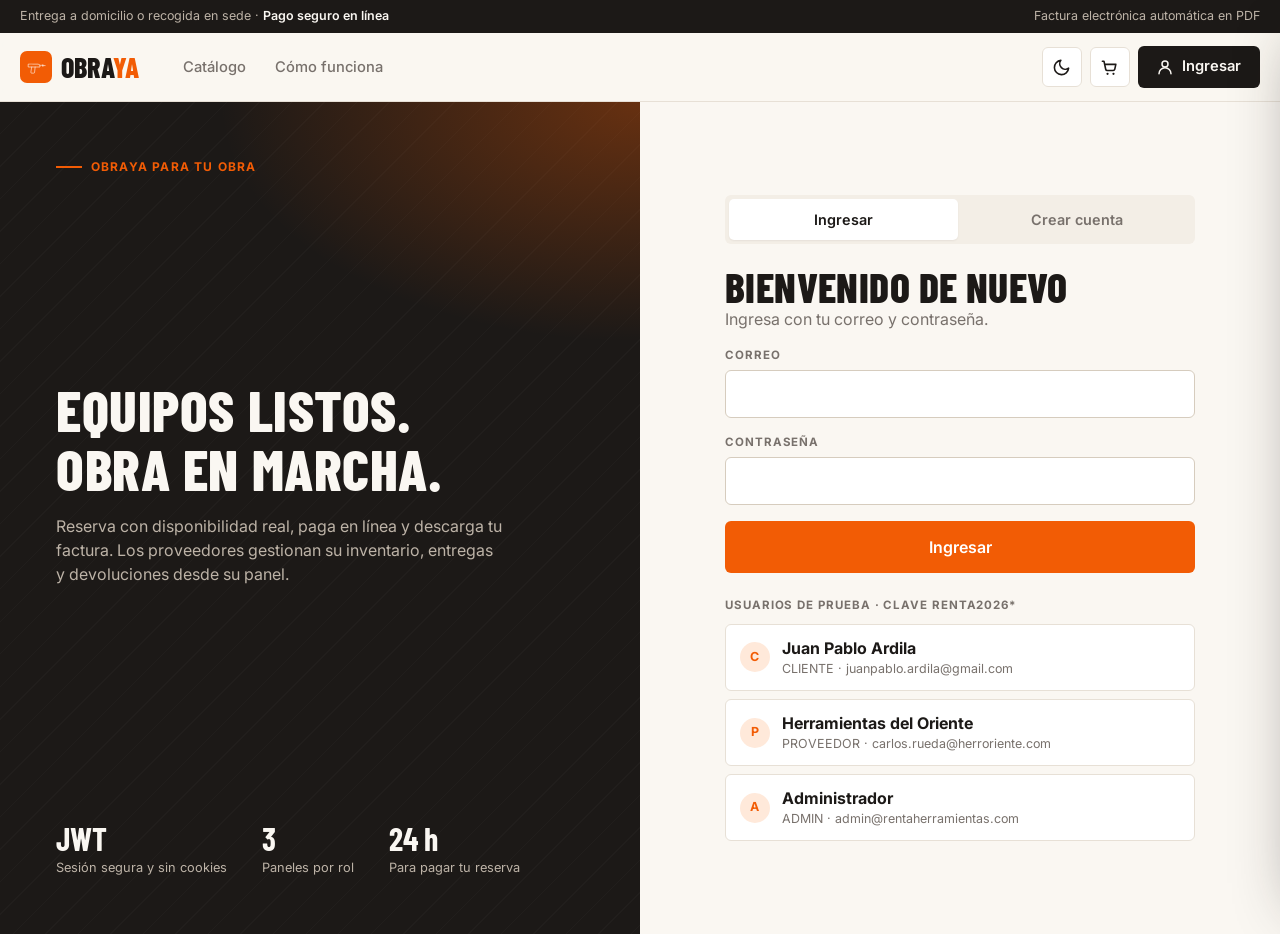
==== frontend/ingresar.html @ f2d0b008 "feat(frontend): ingreso y registro de clientes con accesos de prueba por rol" ====
<!doctype html>
<html lang="es">
<head>
  <meta charset="utf-8">
  <meta name="viewport" content="width=device-width, initial-scale=1">
  <title>Ingresar · ObraYa</title>
  <link rel="icon" href="data:image/svg+xml,%3Csvg xmlns='http://www.w3.org/2000/svg' viewBox='0 0 32 32'%3E%3Crect width='32' height='32' rx='7' fill='%23F25C05'/%3E%3Cpath d='M7 12h13a3 3 0 0 1 3 3v1H7z M23 14h4 M11 16l-1 8h4l1-8' stroke='white' stroke-width='2' fill='none' stroke-linecap='round'/%3E%3C/svg%3E">
  <link rel="preconnect" href="https://fonts.googleapis.com">
  <link rel="preconnect" href="https://fonts.gstatic.com" crossorigin>
  <link href="https://fonts.googleapis.com/css2?family=Barlow+Condensed:wght@600;700;800&family=Inter:wght@400;500;600;700&display=swap" rel="stylesheet">
  <link rel="stylesheet" href="assets/css/app.css">
</head>
<body>
<main class="auth">
  <section class="auth-side" aria-hidden="true">
    <span class="eyebrow">ObraYa para tu obra</span>
    <div>
      <h1 style="font-size:clamp(2.6rem,4.5vw,4rem)">Equipos listos.<br>Obra en marcha.</h1>
      <p style="margin-top:1rem;max-width:28rem">Reserva con disponibilidad real, paga en línea y descarga tu factura. Los proveedores gestionan su inventario, entregas y devoluciones desde su panel.</p>
    </div>
    <div class="hero-stats">
      <div><b>JWT</b><span>Sesión segura y sin cookies</span></div>
      <div><b>3</b><span>Paneles por rol</span></div>
      <div><b>24 h</b><span>Para pagar tu reserva</span></div>
    </div>
  </section>

  <section class="auth-main">
    <div class="auth-card">
      <div class="notice warn hidden" data-aviso></div>
      <div class="tabs" role="tablist">
        <button role="tab" aria-selected="true" data-tab="login">Ingresar</button>
        <button role="tab" aria-selected="false" data-tab="registro">Crear cuenta</button>
      </div>

      <form class="stack" data-form="login" novalidate>
        <div><h2>Bienvenido de nuevo</h2><p class="muted">Ingresa con tu correo y contraseña.</p></div>
        <label class="field"><span>Correo</span><input class="input" type="email" name="email" autocomplete="username" required></label>
        <label class="field"><span>Contraseña</span><input class="input" type="password" name="password" autocomplete="current-password" required></label>
        <div class="notice bad hidden" data-error></div>
        <button class="btn btn-primary btn-lg btn-block" type="submit">Ingresar</button>
        <div class="stack" style="gap:.6rem;margin-top:.5rem">
          <span class="label">Usuarios de prueba · clave Renta2026*</span>
          <div class="demo-users" data-demo></div>
        </div>
      </form>

      <form class="stack hidden" data-form="registro" novalidate>
        <div><h2>Crea tu cuenta</h2><p class="muted">Cuenta de cliente para alquilar herramientas. Los proveedores los registra el administrador.</p></div>
        <div class="form-grid">
          <label class="field"><span>Nombres</span><input class="input" name="nombres" autocomplete="given-name" required></label>
          <label class="field"><span>Apellidos</span><input class="input" name="apellidos" autocomplete="family-name" required></label>
          <label class="field full"><span>Correo</span><input class="input" type="email" name="email" autocomplete="email" required></label>
          <label class="field full"><span>Contraseña</span><input class="input" type="password" name="password" autocomplete="new-password" minlength="8" required>
            <small class="hint">Mínimo 8 caracteres, con al menos una letra y un número.</small></label>
          <label class="field"><span>Tipo de documento</span><select class="select" name="tipoDocumento">
            <option value="CC">Cédula de ciudadanía</option><option value="CE">Cédula de extranjería</option>
            <option value="NIT">NIT</option><option value="PASAPORTE">Pasaporte</option></select></label>
          <label class="field"><span>Número de documento</span><input class="input" name="numeroDocumento" inputmode="numeric" required></label>
          <label class="field"><span>Teléfono</span><input class="input" name="telefono" type="tel" autocomplete="tel" placeholder="3001234567"></label>
          <label class="field"><span>Ciudad</span><input class="input" name="ciudad" autocomplete="address-level2" required></label>
          <label class="field full"><span>Dirección</span><input class="input" name="direccion" autocomplete="street-address" required></label>
        </div>
        <div class="notice bad hidden" data-error></div>
        <button class="btn btn-primary btn-lg btn-block" type="submit">Crear cuenta</button>
      </form>
    </div>
  </section>
</main>
<script type="module" src="assets/js/paginas/ingresar.js"></script>
</body>
</html>
---- frontend/assets/css/app.css ----
/* =====================================================================
   ObraYa — sistema de diseño
   Todo color, radio y sombra sale de variables (tokens). El tema oscuro
   solo redefine los tokens; ningún componente cambia.
   ===================================================================== */

:root {
  --bg: #FAF7F2;
  --bg-alt: #F3EEE6;
  --card: #FFFFFF;
  --ink: #1C1917;
  --ink-2: #44403C;
  --muted: #78716C;
  --line: #E7E0D6;
  --line-strong: #D6CCBE;
  --accent: #F25C05;
  --accent-hover: #D94F00;
  --on-accent: #FFFFFF;
  --tint: #FFE9DA;
  --soft: #FFF4EC;
  --chart: #F25C05;   /* serie única de las gráficas; validada contra la superficie clara */
  --hero: #1C1917;
  --hero-ink: #FAF7F2;
  --hero-muted: #BDB3A7;

  --ok: #15803D;     --ok-bg: #DCFCE7;
  --warn: #B45309;   --warn-bg: #FEF3C7;
  --bad: #B91C1C;    --bad-bg: #FEE2E2;
  --info: #1D4ED8;   --info-bg: #DBEAFE;
  --neutral: #57534E; --neutral-bg: #F5F5F4;

  --font: 'Inter', system-ui, -apple-system, 'Segoe UI', sans-serif;
  --display: 'Barlow Condensed', 'Arial Narrow', sans-serif;
  --r-sm: 6px;
  --r: 10px;
  --r-lg: 16px;
  --shadow-sm: 0 1px 2px rgba(28, 25, 23, .06);
  --shadow: 0 1px 0 rgba(28, 25, 23, .05), 0 10px 30px -14px rgba(28, 25, 23, .28);
  --shadow-lg: 0 24px 60px -20px rgba(28, 25, 23, .45);
  --ease: cubic-bezier(.2, .8, .2, 1);
  color-scheme: light;
}

[data-theme="dark"] {
  --bg: #0E1116;
  --bg-alt: #141922;
  --card: #161B24;
  --ink: #EEF1F5;
  --ink-2: #C7CED8;
  --muted: #8E99A8;
  --line: #242C38;
  --line-strong: #323C4A;
  --accent: #FF7A2E;
  --accent-hover: #FF8F4F;
  --on-accent: #1A0D04;
  --tint: #2A1D14;
  --soft: #1B1712;
  --chart: #E8691F;   /* paso propio del tema oscuro, validado contra #161B24 */
  --hero: #07090C;
  --hero-ink: #F2F5F9;
  --hero-muted: #8E99A8;
  --ok: #4ADE80;     --ok-bg: #0F2A1A;
  --warn: #FBBF24;   --warn-bg: #2A2110;
  --bad: #F87171;    --bad-bg: #2C1414;
  --info: #93C5FD;   --info-bg: #13213A;
  --neutral: #A8A29E; --neutral-bg: #1E232C;
  --shadow: 0 0 0 1px rgba(255, 255, 255, .03), 0 18px 40px -20px rgba(0, 0, 0, .8);
  --shadow-lg: 0 30px 70px -20px rgba(0, 0, 0, .9);
  color-scheme: dark;
}

/* ---------- Base ---------- */
*, *::before, *::after { box-sizing: border-box; }
* { margin: 0; }
html { scroll-behavior: smooth; -webkit-text-size-adjust: 100%; }
body {
  font-family: var(--font); background: var(--bg); color: var(--ink); line-height: 1.5;
  -webkit-font-smoothing: antialiased; min-height: 100vh; display: flex; flex-direction: column;
  transition: background .25s, color .25s;
}
main { flex: 1; }
img, svg { display: block; max-width: 100%; }
a { color: inherit; }
button { font: inherit; cursor: pointer; border: 0; background: none; color: inherit; }
input, select, textarea { font: inherit; color: inherit; }
:focus-visible { outline: 2px solid var(--accent); outline-offset: 2px; border-radius: 4px; }
.wrap { width: min(1240px, 100% - 2rem); margin-inline: auto; }
.ico { width: 16px; height: 16px; display: inline-block; vertical-align: -3px; flex: none; }
.sr-only { position: absolute; width: 1px; height: 1px; overflow: hidden; clip: rect(0 0 0 0); white-space: nowrap; }
.display, h1, h2, h3 {
  font-family: var(--display); text-transform: uppercase; font-weight: 800; letter-spacing: .01em; line-height: 1.02;
}
h1 { font-size: clamp(2.4rem, 5.5vw, 4.6rem); }
h2 { font-size: clamp(1.8rem, 3.4vw, 2.6rem); }
h3 { font-size: 1.3rem; }
.muted { color: var(--muted); }
.small { font-size: .85rem; }
.mono { font-family: ui-monospace, 'Cascadia Code', Consolas, monospace; font-size: .88em; }
.num { font-variant-numeric: tabular-nums; }
.eyebrow {
  display: inline-flex; align-items: center; gap: .55rem; font-size: .75rem; font-weight: 700;
  letter-spacing: .1em; text-transform: uppercase; color: var(--accent);
}
.eyebrow::before { content: ""; width: 26px; height: 2px; background: currentColor; }
.stack { display: flex; flex-direction: column; gap: 1rem; }
.row { display: flex; align-items: center; gap: .75rem; flex-wrap: wrap; }
.between { justify-content: space-between; }
.grow { flex: 1; }
.hidden { display: none !important; }

/* ---------- Botones ---------- */
.btn {
  text-decoration: none;
  display: inline-flex; align-items: center; justify-content: center; gap: .5rem; padding: .68rem 1.1rem;
  border-radius: var(--r-sm); font-weight: 600; font-size: .92rem; line-height: 1.2; white-space: nowrap;
  transition: transform .15s var(--ease), box-shadow .2s, background .2s, border-color .2s, color .2s;
  border: 1px solid transparent;
}
.btn svg { width: 18px; height: 18px; flex: none; }
.btn:disabled { opacity: .55; cursor: not-allowed; transform: none !important; box-shadow: none !important; }
.btn-primary { background: var(--accent); color: var(--on-accent); }
.btn-primary:hover { background: var(--accent-hover); transform: translateY(-1px); box-shadow: 0 10px 22px -10px var(--accent); }
.btn-dark { background: var(--ink); color: var(--bg); }
.btn-dark:hover { transform: translateY(-1px); box-shadow: var(--shadow); }
.btn-ghost { background: var(--card); border-color: var(--line); }
.btn-ghost:hover { border-color: var(--ink); }
.btn-text { padding: .45rem .6rem; color: var(--muted); }
.btn-text:hover { color: var(--ink); background: var(--bg-alt); }
.btn-danger { background: var(--bad-bg); color: var(--bad); }
.btn-danger:hover { background: var(--bad); color: #fff; }
.btn-ok { background: var(--ok-bg); color: var(--ok); }
.btn-ok:hover { background: var(--ok); color: #fff; }
.btn-sm { padding: .42rem .7rem; font-size: .82rem; }
.btn-lg { padding: .95rem 1.4rem; font-size: 1rem; }
.btn-block { width: 100%; }
.icon-btn {
  width: 40px; height: 40px; display: grid; place-items: center; border-radius: var(--r-sm);
  border: 1px solid var(--line); background: var(--card); transition: .2s;
}
.icon-btn:hover { border-color: var(--ink); }
.icon-btn svg { width: 19px; height: 19px; }
.spinner {
  width: 16px; height: 16px; border-radius: 50%; border: 2px solid currentColor; border-right-color: transparent;
  animation: girar .7s linear infinite; display: inline-block;
}
@keyframes girar { to { transform: rotate(360deg); } }

/* ---------- Formularios ---------- */
.field { display: flex; flex-direction: column; gap: .35rem; }
.field > span, .label {
  font-size: .72rem; font-weight: 700; letter-spacing: .08em; text-transform: uppercase; color: var(--muted);
}
.input, .select, .textarea {
  width: 100%; padding: .7rem .85rem; border: 1px solid var(--line-strong); border-radius: var(--r-sm);
  background: var(--card); transition: border-color .2s, box-shadow .2s; min-width: 0;
}
.textarea { resize: vertical; min-height: 84px; }
.input:focus, .select:focus, .textarea:focus {
  outline: 0; border-color: var(--accent); box-shadow: 0 0 0 3px color-mix(in srgb, var(--accent) 20%, transparent);
}
.input[aria-invalid="true"], .select[aria-invalid="true"] { border-color: var(--bad); }
.field-error { color: var(--bad); font-size: .8rem; }
.form-grid { display: grid; grid-template-columns: repeat(2, minmax(0, 1fr)); gap: 1rem; }
.form-grid .full { grid-column: 1 / -1; }
.check { display: inline-flex; align-items: center; gap: .5rem; font-size: .9rem; cursor: pointer; }
.check input { accent-color: var(--accent); width: 16px; height: 16px; }

/* ---------- Insignias de estado ---------- */
.badge {
  display: inline-flex; align-items: center; gap: .38rem; padding: .22rem .6rem; border-radius: 99px;
  font-size: .7rem; font-weight: 700; letter-spacing: .05em; text-transform: uppercase; white-space: nowrap;
  background: var(--neutral-bg); color: var(--neutral);
}
.badge::before { content: ""; width: 6px; height: 6px; border-radius: 50%; background: currentColor; }
.badge.ok { background: var(--ok-bg); color: var(--ok); }
.badge.warn { background: var(--warn-bg); color: var(--warn); }
.badge.bad { background: var(--bad-bg); color: var(--bad); }
.badge.info { background: var(--info-bg); color: var(--info); }
.badge.accent { background: var(--tint); color: var(--accent); }

/* ---------- Encabezado ---------- */
.topbar { background: var(--hero); color: var(--hero-muted); font-size: .78rem; }
.topbar .wrap { display: flex; justify-content: space-between; gap: 1rem; padding-block: .45rem; }
.topbar b { color: var(--hero-ink); font-weight: 600; }
.site-header {
  position: sticky; top: 0; z-index: 40; border-bottom: 1px solid var(--line);
  background: color-mix(in srgb, var(--bg) 86%, transparent); backdrop-filter: saturate(1.4) blur(14px);
}
.site-header .wrap { display: flex; align-items: center; gap: 1.25rem; height: 68px; }
.logo { display: inline-flex; align-items: center; gap: .55rem; text-decoration: none; font-family: var(--display); font-weight: 800; font-size: 1.75rem; text-transform: uppercase; letter-spacing: .01em; }
.logo-mark { width: 32px; height: 32px; border-radius: 7px; background: var(--accent); color: var(--on-accent); display: grid; place-items: center; }
.logo-mark svg { width: 20px; height: 20px; }
.logo em { font-style: normal; color: var(--accent); }
.nav-links { display: flex; gap: .3rem; margin-left: .75rem; }
.nav-links a { text-decoration: none; padding: .45rem .75rem; border-radius: var(--r-sm); font-size: .92rem; font-weight: 500; color: var(--muted); transition: .2s; }
.nav-links a:hover, .nav-links a[aria-current="page"] { color: var(--ink); background: var(--bg-alt); }
.header-actions { margin-left: auto; display: flex; align-items: center; gap: .5rem; }
.cart-count {
  position: absolute; top: -7px; right: -7px; min-width: 20px; height: 20px; padding-inline: 5px; border-radius: 99px;
  background: var(--accent); color: var(--on-accent); font-size: .7rem; font-weight: 700; display: grid; place-items: center;
}
.cart-count:empty, .cart-count[data-n="0"] { display: none; }
.user-chip { display: inline-flex; align-items: center; gap: .55rem; padding: .3rem .7rem .3rem .3rem; border: 1px solid var(--line); border-radius: 99px; background: var(--card); text-decoration: none; font-size: .88rem; font-weight: 600; }
.avatar { width: 30px; height: 30px; border-radius: 50%; background: var(--ink); color: var(--bg); display: grid; place-items: center; font-size: .78rem; font-weight: 700; }

/* ---------- Pie ---------- */
.site-footer { background: var(--hero); color: var(--hero-muted); margin-top: 4rem; font-size: .88rem; }
.site-footer .wrap { display: grid; grid-template-columns: 1.4fr repeat(3, 1fr); gap: 2rem; padding-block: 3rem 2rem; }
.site-footer .logo { color: var(--hero-ink); font-size: 1.5rem; }
.site-footer h4 { color: var(--hero-ink); font-size: .8rem; letter-spacing: .1em; text-transform: uppercase; margin-bottom: .8rem; }
.site-footer ul { list-style: none; padding: 0; display: grid; gap: .45rem; }
.site-footer a { text-decoration: none; }
.site-footer a:hover { color: var(--hero-ink); }
.footer-bottom { border-top: 1px solid rgba(255, 255, 255, .08); padding-block: 1.1rem; font-size: .78rem; }

/* ---------- Hero de la tienda ---------- */
.hero { background: var(--hero); color: var(--hero-ink); position: relative; overflow: hidden; }
.hero::before {
  content: ""; position: absolute; inset: 0; pointer-events: none; background:
    radial-gradient(900px 420px at 88% -10%, color-mix(in srgb, var(--accent) 40%, transparent), transparent 62%),
    repeating-linear-gradient(135deg, transparent 0 22px, rgba(255, 255, 255, .025) 22px 23px);
}
.hero .wrap { position: relative; display: grid; grid-template-columns: 1.15fr .85fr; gap: 3rem; align-items: center; padding-block: 4.2rem 6rem; }
.hero h1 { margin: 1rem 0 1.1rem; }
.hero h1 em { font-style: normal; color: var(--accent); }
.hero .lead { color: var(--hero-muted); font-size: 1.1rem; max-width: 34rem; }
.hero-stats { display: flex; gap: 2.2rem; margin-top: 2rem; }
.hero-stats b { display: block; font-family: var(--display); font-size: 2rem; line-height: 1; color: var(--hero-ink); }
.hero-stats span { font-size: .8rem; color: var(--hero-muted); }
.hero-art { display: grid; grid-template-columns: 1fr 1fr; gap: .9rem; padding-bottom: 1.8rem; }
.hero-tile {
  background: rgba(255, 255, 255, .05); border: 1px solid rgba(255, 255, 255, .09); border-radius: var(--r);
  padding: 1.1rem; text-decoration: none; transition: transform .3s var(--ease), background .3s;
}
.hero-tile:hover { transform: translateY(-4px); background: rgba(255, 255, 255, .08); }
.hero-tile:nth-child(even) { transform: translateY(1.6rem); }
.hero-tile:nth-child(even):hover { transform: translateY(calc(1.6rem - 4px)); }
.hero-tile svg { height: 80px; margin-inline: auto; color: var(--hero-ink); }
.hero-tile small { display: block; margin-top: .7rem; color: var(--hero-muted); font-size: .78rem; }
.hero-tile strong { font-size: 1rem; }

/* Buscador flotante */
.search-bar { position: relative; z-index: 5; margin-top: -2.8rem; }
.search-bar form {
  display: grid; grid-template-columns: 1.5fr 1fr 1fr 1fr 1fr auto; gap: .4rem; align-items: stretch;
  background: var(--card); border: 1px solid var(--line); border-radius: calc(var(--r) + 4px); padding: .6rem; box-shadow: var(--shadow);
}
.search-field { display: flex; flex-direction: column; justify-content: center; padding: .3rem .8rem; border-radius: var(--r-sm); min-width: 0; }
.search-field:hover { background: var(--soft); }
.search-field label { font-size: .66rem; font-weight: 700; letter-spacing: .09em; text-transform: uppercase; color: var(--muted); }
.search-field input, .search-field select { border: 0; background: transparent; outline: 0; font-weight: 500; padding: .12rem 0; min-width: 0; width: 100%; }

/* ---------- Secciones ---------- */
.section { padding-block: 3.2rem; }
.section-head { display: flex; align-items: end; justify-content: space-between; gap: 1rem; flex-wrap: wrap; margin-bottom: 1.5rem; }
.section-head p { color: var(--muted); margin-top: .35rem; max-width: 34rem; }

.cat-strip { display: flex; gap: .6rem; overflow-x: auto; padding-bottom: .4rem; scrollbar-width: thin; scroll-snap-type: x proximity; }
.cat-pill {
  flex: none; scroll-snap-align: start; display: flex; flex-direction: column; align-items: center; gap: .45rem;
  width: 112px; padding: .9rem .5rem .75rem; border: 1px solid var(--line); border-radius: var(--r); background: var(--card);
  font-size: .78rem; font-weight: 600; text-align: center; line-height: 1.2; transition: .2s;
}
.cat-pill svg { width: 46px; height: 34px; color: var(--ink); }
.cat-pill:hover { border-color: var(--ink); transform: translateY(-2px); }
.cat-pill[aria-pressed="true"] { background: var(--ink); color: var(--bg); border-color: var(--ink); }
.cat-pill[aria-pressed="true"] svg { color: var(--bg); }

.chips { display: flex; gap: .45rem; flex-wrap: wrap; }
.chip {
  display: inline-flex; align-items: center; gap: .4rem; padding: .42rem .85rem; border: 1px solid var(--line);
  border-radius: 99px; background: var(--card); font-size: .85rem; font-weight: 500; transition: .2s;
}
.chip:hover { border-color: var(--ink); }
.chip[aria-pressed="true"] { background: var(--ink); color: var(--bg); border-color: var(--ink); }
.chip .x { opacity: .6; }

/* ---------- Catálogo ---------- */
.catalog { display: grid; grid-template-columns: 250px 1fr; gap: 2rem; align-items: start; }
.filters { position: sticky; top: 88px; display: flex; flex-direction: column; gap: 1.2rem; padding: 1.2rem; background: var(--card); border: 1px solid var(--line); border-radius: var(--r); }
.filters h3 { font-size: 1.1rem; }
.filters .dates { grid-template-columns: 1fr; }
.field .hint { font-size: .8rem; color: var(--muted); }
.range-value { font-weight: 700; font-variant-numeric: tabular-nums; }
input[type="range"] { accent-color: var(--accent); width: 100%; }
.toolbar { display: flex; justify-content: space-between; align-items: center; gap: 1rem; margin-bottom: 1rem; flex-wrap: wrap; }

.grid { display: grid; grid-template-columns: repeat(auto-fill, minmax(240px, 1fr)); gap: 1.1rem; }
.card {
  background: var(--card); border: 1px solid var(--line); border-radius: calc(var(--r) + 2px); overflow: hidden;
  display: flex; flex-direction: column; transition: transform .25s var(--ease), box-shadow .25s, border-color .25s;
}
.card:hover { transform: translateY(-4px); box-shadow: var(--shadow); border-color: color-mix(in srgb, var(--accent) 45%, var(--line)); }
.thumb {
  position: relative; aspect-ratio: 4 / 3; overflow: hidden; display: grid; place-items: center; color: var(--ink);
  background: linear-gradient(160deg, var(--tint), color-mix(in srgb, var(--tint) 50%, var(--card)));
}
.thumb::after { content: ""; position: absolute; right: -18%; bottom: -42%; width: 70%; aspect-ratio: 1; border-radius: 50%; background: color-mix(in srgb, var(--accent) 16%, transparent); }
.thumb > svg { width: 58%; position: relative; z-index: 1; transition: transform .35s var(--ease); }
.thumb > img { position: absolute; inset: 0; width: 100%; height: 100%; object-fit: cover; z-index: 1; }
.card:hover .thumb > svg { transform: scale(1.07) rotate(-2deg); }
.thumb .badge { position: absolute; top: .75rem; left: .75rem; z-index: 2; background: var(--card); }
.card-link { text-decoration: none; color: inherit; display: flex; flex-direction: column; flex: 1; }
.card-body { padding: 1rem 1.05rem 1.1rem; display: flex; flex-direction: column; gap: .4rem; flex: 1; }
.card-cat { font-size: .7rem; font-weight: 700; letter-spacing: .08em; text-transform: uppercase; color: var(--accent); }
.card h3 { font-size: 1.28rem; }
.card-meta { display: flex; justify-content: space-between; gap: .5rem; font-size: .82rem; color: var(--muted); }
.card-foot { display: flex; align-items: end; justify-content: space-between; margin-top: auto; padding-top: .8rem; border-top: 1px dashed var(--line); }
.price b { font-family: var(--display); font-size: 1.65rem; font-weight: 800; letter-spacing: .01em; }
.price small { color: var(--muted); font-size: .76rem; }
.add-btn { width: 42px; height: 42px; border-radius: var(--r-sm); background: var(--ink); color: var(--bg); display: grid; place-items: center; transition: .2s; }
.add-btn:hover { background: var(--accent); color: var(--on-accent); transform: rotate(90deg); }
.add-btn svg { width: 20px; height: 20px; }

.pager { display: flex; justify-content: center; align-items: center; gap: .35rem; margin-top: 2rem; }
.pager button { min-width: 38px; height: 38px; border-radius: var(--r-sm); border: 1px solid var(--line); background: var(--card); font-weight: 600; font-size: .88rem; }
.pager button[aria-current="page"] { background: var(--ink); color: var(--bg); border-color: var(--ink); }
.pager button:disabled { opacity: .4; cursor: default; }

/* Esqueletos de carga */
.skeleton { background: linear-gradient(90deg, var(--bg-alt) 25%, var(--line) 50%, var(--bg-alt) 75%); background-size: 200% 100%; animation: brillo 1.3s infinite; border-radius: var(--r-sm); }
@keyframes brillo { to { background-position: -200% 0; } }
.card.is-loading .thumb { background: none; }
.card.is-loading .thumb::after { display: none; }

.empty { text-align: center; padding: 3rem 1rem; color: var(--muted); border: 1px dashed var(--line-strong); border-radius: var(--r); background: var(--card); }
.empty svg { width: 90px; margin: 0 auto 1rem; color: var(--line-strong); }
.empty h3 { color: var(--ink); margin-bottom: .35rem; }

/* Pasos */
.steps { display: grid; grid-template-columns: repeat(4, 1fr); gap: 1rem; counter-reset: paso; }
.step { padding: 1.4rem; background: var(--card); border: 1px solid var(--line); border-radius: var(--r); }
.step::before { counter-increment: paso; content: "0" counter(paso); font-family: var(--display); font-weight: 800; font-size: 2.5rem; line-height: 1; color: var(--accent); display: block; margin-bottom: .7rem; }
.step h3 { font-size: 1.15rem; margin-bottom: .3rem; }
.step p { color: var(--muted); font-size: .9rem; }

.banner { display: grid; grid-template-columns: 1.3fr 1fr; gap: 2rem; align-items: center; padding: 2.5rem; border-radius: var(--r-lg); background: var(--hero); color: var(--hero-ink); position: relative; overflow: hidden; }
.banner::after { content: ""; position: absolute; right: -80px; top: -80px; width: 320px; height: 320px; border-radius: 50%; background: color-mix(in srgb, var(--accent) 30%, transparent); filter: blur(10px); }
.banner p { color: var(--hero-muted); margin-top: .6rem; }
.test-cards { position: relative; z-index: 1; display: grid; gap: .5rem; }
.test-card { display: flex; justify-content: space-between; gap: 1rem; padding: .75rem 1rem; border-radius: var(--r-sm); background: rgba(255, 255, 255, .06); border: 1px solid rgba(255, 255, 255, .1); font-size: .88rem; }

/* ---------- Detalle de herramienta ---------- */
.breadcrumb { display: flex; gap: .4rem; flex-wrap: wrap; font-size: .85rem; color: var(--muted); padding-block: 1.3rem; }
.breadcrumb a { text-decoration: none; }
.breadcrumb a:hover { color: var(--ink); }
.product { display: grid; grid-template-columns: 1.1fr .9fr; gap: 2.5rem; align-items: start; }
.gallery-main { aspect-ratio: 4 / 3; border-radius: var(--r-lg); overflow: hidden; border: 1px solid var(--line); }
.gallery-main.thumb > svg { width: 52%; }
.gallery-thumbs { display: flex; gap: .6rem; margin-top: .75rem; }
.gallery-thumbs button { width: 78px; aspect-ratio: 4 / 3; border-radius: var(--r-sm); overflow: hidden; border: 2px solid transparent; background: var(--tint); }
.gallery-thumbs button[aria-pressed="true"] { border-color: var(--accent); }
.gallery-thumbs img { width: 100%; height: 100%; object-fit: cover; }
.buy-box { position: sticky; top: 88px; display: flex; flex-direction: column; gap: 1.1rem; }
.buy-box h1 { font-size: clamp(2rem, 4vw, 3rem); }
.price-big { font-family: var(--display); font-size: 2.6rem; font-weight: 800; line-height: 1; }
.price-big small { font-family: var(--font); font-size: .9rem; font-weight: 500; color: var(--muted); text-transform: none; }
.specs { display: grid; grid-template-columns: 1fr 1fr; border: 1px solid var(--line); border-radius: var(--r); overflow: hidden; background: var(--card); }
.specs div { padding: .8rem 1rem; border-bottom: 1px solid var(--line); }
.specs div:nth-child(odd) { border-right: 1px solid var(--line); }
.specs div:nth-last-child(-n+2) { border-bottom: 0; }
.specs dt { font-size: .7rem; font-weight: 700; letter-spacing: .08em; text-transform: uppercase; color: var(--muted); }
.specs dd { margin: 0; font-weight: 600; }
.qty { display: inline-flex; align-items: center; border: 1px solid var(--line-strong); border-radius: var(--r-sm); background: var(--card); }
.qty button { width: 38px; height: 40px; font-size: 1.1rem; }
.qty button:hover { color: var(--accent); }
.qty output, .qty input { width: 44px; text-align: center; font-weight: 700; border: 0; background: transparent; }
.panel-box { padding: 1.2rem; border: 1px solid var(--line); border-radius: var(--r); background: var(--card); }
.quote-line { display: flex; justify-content: space-between; font-size: .92rem; color: var(--muted); padding-block: .2rem; }
.quote-line.total { color: var(--ink); font-weight: 700; font-size: 1.1rem; padding-top: .7rem; margin-top: .5rem; border-top: 1px dashed var(--line); }
.quote-line.total span:last-child { font-family: var(--display); font-size: 1.8rem; color: var(--accent); }
.notice { display: flex; gap: .6rem; padding: .75rem .9rem; border-radius: var(--r-sm); font-size: .88rem; background: var(--info-bg); color: var(--info); }
.notice.warn { background: var(--warn-bg); color: var(--warn); }
.notice.bad { background: var(--bad-bg); color: var(--bad); }
.notice.ok { background: var(--ok-bg); color: var(--ok); }
.notice svg { width: 18px; height: 18px; flex: none; margin-top: 2px; }

/* Calendario de disponibilidad */
.calendar { display: grid; grid-template-columns: repeat(7, 1fr); gap: 4px; }
.calendar .dow { font-size: .68rem; font-weight: 700; color: var(--muted); text-align: center; text-transform: uppercase; padding-bottom: .2rem; }
.day {
  aspect-ratio: 1; border-radius: 7px; display: flex; flex-direction: column; align-items: center; justify-content: center;
  font-size: .82rem; font-weight: 600; border: 1px solid transparent; background: var(--bg-alt); position: relative; line-height: 1.1;
}
.day small { font-size: .62rem; font-weight: 600; opacity: .8; }
.day.libre { background: var(--ok-bg); color: var(--ok); cursor: pointer; }
.day.poco { background: var(--warn-bg); color: var(--warn); cursor: pointer; }
.day.lleno { background: var(--bad-bg); color: var(--bad); text-decoration: line-through; cursor: not-allowed; }
.day.pasado { opacity: .35; }
.day.vacio { background: none; }
.day.sel { outline: 2px solid var(--accent); outline-offset: -2px; background: var(--accent); color: var(--on-accent); }
.day.rango { box-shadow: inset 0 0 0 2px var(--accent); }
.day.libre:hover, .day.poco:hover { box-shadow: inset 0 0 0 2px var(--ink); }
.legend { display: flex; gap: 1rem; flex-wrap: wrap; font-size: .78rem; color: var(--muted); }
.legend i { display: inline-block; width: 10px; height: 10px; border-radius: 3px; margin-right: .35rem; vertical-align: -1px; }

/* ---------- Carrito (cajón lateral) ---------- */
.scrim { position: fixed; inset: 0; background: rgba(12, 10, 8, .5); opacity: 0; pointer-events: none; transition: opacity .3s; z-index: 80; }
.scrim.on { opacity: 1; pointer-events: auto; }
.drawer {
  position: fixed; top: 0; right: 0; bottom: 0; width: min(430px, 100%); background: var(--bg); border-left: 1px solid var(--line);
  z-index: 90; transform: translateX(100%); transition: transform .35s var(--ease); display: flex; flex-direction: column; box-shadow: var(--shadow-lg);
}
.drawer.on { transform: none; }
.drawer-head { display: flex; justify-content: space-between; align-items: center; padding: 1.1rem 1.3rem; border-bottom: 1px solid var(--line); }
.drawer-head h3 { font-size: 1.5rem; }
.drawer-body { flex: 1; overflow-y: auto; padding: 1rem 1.3rem; display: flex; flex-direction: column; gap: .75rem; }
.drawer-foot { padding: 1.1rem 1.3rem; border-top: 1px solid var(--line); background: var(--card); display: flex; flex-direction: column; gap: .65rem; }
.line-item { display: grid; grid-template-columns: 66px 1fr auto; gap: .8rem; align-items: center; padding: .7rem; background: var(--card); border: 1px solid var(--line); border-radius: var(--r-sm); }
.line-item .mini { width: 66px; height: 52px; border-radius: 6px; overflow: hidden; background: var(--tint); display: grid; place-items: center; }
.line-item .mini svg { width: 72%; }
.line-item .mini img { width: 100%; height: 100%; object-fit: cover; }
.line-item b { display: block; font-size: .9rem; line-height: 1.25; }
.line-item small { color: var(--muted); font-size: .78rem; }
.line-item .qty button { width: 28px; height: 30px; }
.line-item .qty output { width: 26px; font-size: .85rem; }
.dates { display: grid; grid-template-columns: 1fr 1fr; gap: .5rem; }

/* ---------- Modal ---------- */
.modal-backdrop { position: fixed; inset: 0; z-index: 100; display: grid; place-items: center; padding: 1rem; background: rgba(12, 10, 8, .55); animation: aparecer .2s; }
.modal { width: min(560px, 100%); max-height: calc(100vh - 2rem); overflow-y: auto; background: var(--bg); border-radius: var(--r-lg); box-shadow: var(--shadow-lg); animation: subir .3s var(--ease); }
.modal.wide { width: min(820px, 100%); }
.modal-head { display: flex; justify-content: space-between; align-items: start; gap: 1rem; padding: 1.3rem 1.4rem .4rem; }
.modal-head h3 { font-size: 1.5rem; }
.modal-body { padding: .8rem 1.4rem 1.2rem; display: flex; flex-direction: column; gap: 1rem; }
.modal-foot { display: flex; justify-content: flex-end; gap: .6rem; padding: 1rem 1.4rem; border-top: 1px solid var(--line); background: var(--card); border-radius: 0 0 var(--r-lg) var(--r-lg); position: sticky; bottom: 0; }
@keyframes aparecer { from { opacity: 0; } }
@keyframes subir { from { opacity: 0; transform: translateY(16px) scale(.98); } }

/* ---------- Notificaciones ---------- */
.toasts { position: fixed; bottom: 1.2rem; left: 50%; transform: translateX(-50%); z-index: 120; display: flex; flex-direction: column; gap: .5rem; width: min(440px, calc(100% - 2rem)); }
.toast { display: flex; gap: .7rem; align-items: start; padding: .85rem 1rem; border-radius: var(--r); background: var(--ink); color: var(--bg); box-shadow: var(--shadow-lg); font-size: .9rem; animation: subir .3s var(--ease); }
.toast svg { width: 19px; height: 19px; flex: none; margin-top: 1px; }
.toast.ok svg { color: #4ADE80; }
.toast.bad svg { color: #F87171; }
.toast b { display: block; }
.toast.saliendo { opacity: 0; transform: translateY(8px); transition: .25s; }

/* ---------- Autenticación ---------- */
.auth { display: grid; grid-template-columns: 1fr 1fr; min-height: calc(100vh - 68px); }
.auth-side { background: var(--hero); color: var(--hero-ink); padding: 3.5rem; display: flex; flex-direction: column; justify-content: space-between; position: relative; overflow: hidden; }
.auth-side::before { content: ""; position: absolute; inset: 0; background: radial-gradient(700px 400px at 100% 0, color-mix(in srgb, var(--accent) 35%, transparent), transparent 60%), repeating-linear-gradient(135deg, transparent 0 22px, rgba(255, 255, 255, .025) 22px 23px); }
.auth-side > * { position: relative; }
.auth-side p { color: var(--hero-muted); }
.auth-main { display: grid; place-items: center; padding: 2.5rem 1.2rem; }
.auth-card { width: min(470px, 100%); display: flex; flex-direction: column; gap: 1.3rem; }
.tabs { display: flex; gap: .25rem; padding: .25rem; background: var(--bg-alt); border-radius: var(--r-sm); }
.tabs button { flex: 1; padding: .6rem; border-radius: 5px; font-weight: 600; font-size: .9rem; color: var(--muted); }
.tabs button[aria-selected="true"] { background: var(--card); color: var(--ink); box-shadow: var(--shadow-sm); }
.demo-users { display: grid; gap: .5rem; }
.demo-user { display: flex; align-items: center; gap: .8rem; padding: .7rem .85rem; border: 1px solid var(--line); border-radius: var(--r-sm); background: var(--card); text-align: left; transition: .2s; }
.demo-user:hover { border-color: var(--accent); }
.demo-user .avatar { background: var(--tint); color: var(--accent); }
.demo-user small { display: block; color: var(--muted); font-size: .78rem; }

/* ---------- Panel (dashboard) ---------- */
.dash { display: grid; grid-template-columns: 250px 1fr; min-height: calc(100vh - 68px); }
.side { border-right: 1px solid var(--line); background: var(--card); padding: 1.4rem 1rem; position: sticky; top: 68px; height: calc(100vh - 68px); overflow-y: auto; display: flex; flex-direction: column; gap: 1.2rem; }
.side-user { display: flex; gap: .7rem; align-items: center; padding: .4rem .5rem 1rem; border-bottom: 1px solid var(--line); }
.side-user .avatar { width: 40px; height: 40px; background: var(--accent); color: var(--on-accent); }
.side-user b { display: block; font-size: .92rem; line-height: 1.2; }
.side nav { display: flex; flex-direction: column; gap: .15rem; }
.side nav a { display: flex; align-items: center; gap: .7rem; padding: .62rem .75rem; border-radius: var(--r-sm); text-decoration: none; font-size: .92rem; font-weight: 500; color: var(--ink-2); transition: .15s; }
.side nav a svg { width: 18px; height: 18px; color: var(--muted); }
.side nav a:hover { background: var(--bg-alt); }
.side nav a[aria-current="page"] { background: var(--tint); color: var(--accent); font-weight: 600; }
.side nav a[aria-current="page"] svg { color: var(--accent); }
.side nav .count { margin-left: auto; font-size: .72rem; font-weight: 700; background: var(--accent); color: var(--on-accent); border-radius: 99px; padding: .05rem .45rem; }
.side-label { font-size: .68rem; font-weight: 700; letter-spacing: .1em; text-transform: uppercase; color: var(--muted); padding: 0 .75rem; }
.dash-main { padding: 2rem clamp(1rem, 3vw, 2.5rem) 3rem; min-width: 0; }
.page-head { display: flex; justify-content: space-between; align-items: end; gap: 1rem; flex-wrap: wrap; margin-bottom: 1.6rem; }
.page-head h1 { font-size: clamp(2rem, 4vw, 2.8rem); }
.page-head p { color: var(--muted); margin-top: .3rem; }

.kpis { display: grid; grid-template-columns: repeat(auto-fit, minmax(160px, 1fr)); gap: .9rem; }
.kpi { padding: 1.15rem 1.2rem; background: var(--card); border: 1px solid var(--line); border-radius: var(--r); display: flex; flex-direction: column; gap: .3rem; }
.kpi .label { display: flex; align-items: center; gap: .45rem; }
.kpi .label svg { width: 15px; height: 15px; }
.kpi b { font-family: var(--display); font-size: 2.1rem; font-weight: 800; line-height: 1; letter-spacing: .01em; font-variant-numeric: tabular-nums; }
.kpi small { color: var(--muted); font-size: .8rem; }
.kpi.accent { background: var(--hero); border-color: var(--hero); color: var(--hero-ink); }
.kpi.accent .label, .kpi.accent small { color: var(--hero-muted); }
.kpi.accent b { color: var(--accent); }

.cards-2 { display: grid; grid-template-columns: repeat(2, minmax(0, 1fr)); gap: 1rem; }
.cards-3 { display: grid; grid-template-columns: 2fr 1fr; gap: 1rem; }
.box { background: var(--card); border: 1px solid var(--line); border-radius: var(--r); padding: 1.2rem; min-width: 0; }
.box-head { display: flex; justify-content: space-between; align-items: center; gap: .75rem; margin-bottom: 1rem; flex-wrap: wrap; }
.box-head h3 { font-size: 1.15rem; }

/* Tablas */
.table-wrap { overflow-x: auto; border: 1px solid var(--line); border-radius: var(--r); background: var(--card); }
table { width: 100%; border-collapse: collapse; font-size: .88rem; }
th { text-align: left; font-size: .7rem; font-weight: 700; letter-spacing: .08em; text-transform: uppercase; color: var(--muted); padding: .8rem 1rem; border-bottom: 1px solid var(--line); background: var(--bg-alt); white-space: nowrap; }
td { padding: .8rem 1rem; border-bottom: 1px solid var(--line); vertical-align: middle; }
tr:last-child td { border-bottom: 0; }
tbody tr { transition: background .15s; }
tbody tr:hover { background: var(--soft); }
td.right, th.right { text-align: right; }
.cell-main { font-weight: 600; }
.cell-sub { font-size: .78rem; color: var(--muted); }
.actions { display: flex; gap: .35rem; justify-content: flex-end; flex-wrap: wrap; }
.box .table-wrap { border: 0; border-radius: 0; margin: 0 -1.2rem -1.2rem; }

/* Lista de reservas (tarjetas expandibles) */
.res-list { display: flex; flex-direction: column; gap: .75rem; }
.res { background: var(--card); border: 1px solid var(--line); border-radius: var(--r); overflow: hidden; }
.res-head { display: grid; grid-template-columns: auto 1fr auto auto; gap: 1rem; align-items: center; padding: 1rem 1.1rem; cursor: pointer; }
.res-head:hover { background: var(--soft); }
.res-icons { display: flex; }
.res-icons span { width: 46px; height: 38px; border-radius: 6px; background: var(--tint); display: grid; place-items: center; border: 2px solid var(--card); margin-left: -10px; }
.res-icons span:first-child { margin-left: 0; }
.res-icons svg { width: 74%; }
.res-total { font-family: var(--display); font-size: 1.4rem; font-weight: 800; text-align: right; }
.res-body { border-top: 1px solid var(--line); padding: 1.1rem; display: none; gap: 1.1rem; background: var(--bg); }
.res.open .res-body { display: grid; }
.res-chev { transition: transform .2s; color: var(--muted); }
.res.open .res-chev { transform: rotate(180deg); }
.timeline { display: flex; gap: 0; overflow-x: auto; }
.tl-step { flex: 1; min-width: 92px; text-align: center; position: relative; font-size: .72rem; font-weight: 600; color: var(--muted); padding-top: 22px; }
.tl-step::before { content: ""; position: absolute; top: 6px; left: 50%; width: 12px; height: 12px; border-radius: 50%; transform: translateX(-50%); background: var(--line-strong); z-index: 1; }
.tl-step::after { content: ""; position: absolute; top: 11px; left: 0; right: 0; height: 2px; background: var(--line-strong); }
.tl-step:first-child::after { left: 50%; }
.tl-step:last-child::after { right: 50%; }
.tl-step.done { color: var(--ink); }
.tl-step.done::before, .tl-step.done::after { background: var(--accent); }
.tl-step.now::before { box-shadow: 0 0 0 4px color-mix(in srgb, var(--accent) 25%, transparent); background: var(--accent); }
.tl-step.fail::before { background: var(--bad); }

/* Gráficas */
.chart { width: 100%; height: auto; overflow: visible; }
.chart text { fill: var(--muted); font-size: 11px; font-family: var(--font); }
.chart .grid-line { stroke: var(--line); stroke-width: 1; }
.chart .bar { fill: var(--chart); transition: opacity .15s; }
.chart .bar:hover { opacity: .8; }
.chart .value { fill: var(--ink); font-weight: 600; }
.chart .hit { fill: transparent; cursor: pointer; }
.chart-tip { position: fixed; z-index: 130; pointer-events: none; padding: .5rem .7rem; border-radius: var(--r-sm); background: var(--ink); color: var(--bg); font-size: .8rem; box-shadow: var(--shadow); opacity: 0; transition: opacity .12s; }
.chart-tip.on { opacity: 1; }
.chart-tip b { display: block; font-size: .9rem; }
.hbars { display: flex; flex-direction: column; gap: .7rem; }
.hbar { display: grid; grid-template-columns: minmax(0, 1fr) auto; gap: .2rem .8rem; font-size: .85rem; }
.hbar .track { grid-column: 1 / -1; height: 8px; border-radius: 99px; background: var(--bg-alt); overflow: hidden; }
.hbar .fill { height: 100%; border-radius: 99px; background: var(--chart); transform-origin: left; animation: crecer .8s var(--ease); }
.hbar span:first-child { overflow: hidden; text-overflow: ellipsis; white-space: nowrap; font-weight: 500; }
.hbar span:nth-child(2) { font-weight: 700; font-variant-numeric: tabular-nums; }
@keyframes crecer { from { transform: scaleX(0); } }
.donut-legend { display: grid; gap: .45rem; font-size: .84rem; }
.donut-legend div { display: flex; align-items: center; gap: .5rem; }
.donut-legend i { width: 10px; height: 10px; border-radius: 3px; flex: none; }
.donut-legend b { margin-left: auto; font-variant-numeric: tabular-nums; }

.img-grid { display: grid; grid-template-columns: repeat(auto-fill, minmax(110px, 1fr)); gap: .6rem; }
.img-tile { position: relative; aspect-ratio: 4 / 3; border-radius: var(--r-sm); overflow: hidden; border: 2px solid var(--line); background: var(--tint); }
.img-tile.principal { border-color: var(--accent); }
.img-tile img { width: 100%; height: 100%; object-fit: cover; }
.img-tile .actions { position: absolute; inset: auto .3rem .3rem; justify-content: space-between; }
.img-tile .actions button { background: rgba(0, 0, 0, .65); color: #fff; border-radius: 4px; padding: .15rem .4rem; font-size: .7rem; }
.drop { border: 2px dashed var(--line-strong); border-radius: var(--r); padding: 1.3rem; text-align: center; color: var(--muted); cursor: pointer; transition: .2s; }
.drop:hover, .drop.over { border-color: var(--accent); color: var(--accent); background: var(--soft); }

.dano-row { display: grid; grid-template-columns: 1.4fr 1fr 1fr auto; gap: .6rem; align-items: end; padding: .8rem; border: 1px solid var(--line); border-radius: var(--r-sm); background: var(--card); }
.dano-row .full { grid-column: 1 / -1; }

/* ---------- Responsivo ---------- */
@media (max-width: 1080px) {
  .catalog { grid-template-columns: 1fr; }
  .filters { position: static; display: grid; grid-template-columns: repeat(2, 1fr); }
  .filters h3 { grid-column: 1 / -1; }
  .cards-3 { grid-template-columns: 1fr; }
}
@media (max-width: 980px) {
  .hero .wrap { grid-template-columns: 1fr; padding-block: 3rem 4.6rem; }
  .hero-art { display: none; }
  .search-bar form { grid-template-columns: 1fr 1fr; }
  .search-bar form .btn { grid-column: 1 / -1; }
  .product { grid-template-columns: 1fr; }
  .buy-box { position: static; }
  .steps { grid-template-columns: 1fr 1fr; }
  .banner { grid-template-columns: 1fr; }
  .auth { grid-template-columns: 1fr; }
  .auth-side { display: none; }
  .dash { grid-template-columns: 1fr; }
  .side { position: static; height: auto; flex-direction: row; overflow-x: auto; padding: .6rem; border-right: 0; border-bottom: 1px solid var(--line); }
  .side-user, .side-label { display: none; }
  .side nav { flex-direction: row; }
  .side nav a { white-space: nowrap; }
  .cards-2 { grid-template-columns: 1fr; }
  .nav-links { display: none; }
  .site-footer .wrap { grid-template-columns: 1fr 1fr; }
}
@media (max-width: 620px) {
  .topbar .wrap span:last-child { display: none; }
  .search-bar form { grid-template-columns: 1fr; }
  .filters { grid-template-columns: 1fr; }
  .steps { grid-template-columns: 1fr; }
  .form-grid { grid-template-columns: 1fr; }
  .res-head { grid-template-columns: 1fr auto; }
  .res-icons { display: none; }
  .hero-stats { gap: 1.3rem; }
  .user-chip span:not(.avatar) { display: none; }
  .site-footer .wrap { grid-template-columns: 1fr; }
  .dano-row { grid-template-columns: 1fr; }
  .logo { font-size: 1.45rem; }
}
@media (prefers-reduced-motion: reduce) {
  *, *::before, *::after { animation: none !important; transition: none !important; }
}
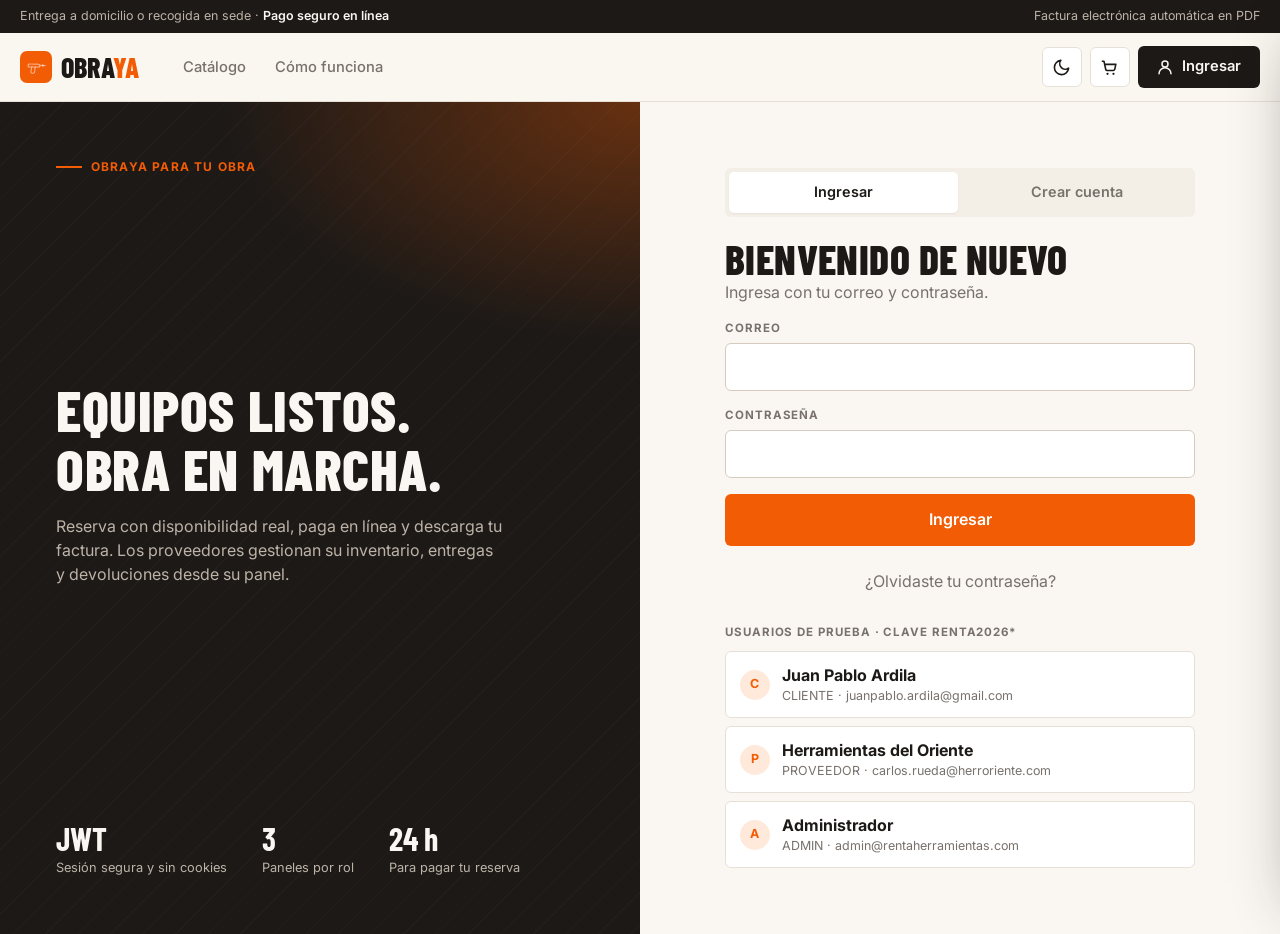
==== commit 31c6f909: "feat(frontend): impedir caracteres inválidos al escribir y mostrar los errores bajo cada campo Nombr" ====
--- a/frontend/ingresar.html
+++ b/frontend/ingresar.html
@@ -39,26 +39,37 @@
         <label class="field"><span>Contraseña</span><input class="input" type="password" name="password" autocomplete="current-password" required></label>
         <div class="notice bad hidden" data-error></div>
         <button class="btn btn-primary btn-lg btn-block" type="submit">Ingresar</button>
+        <button class="btn-text" type="button" data-ir-recuperar style="align-self:center">¿Olvidaste tu contraseña?</button>
         <div class="stack" style="gap:.6rem;margin-top:.5rem">
           <span class="label">Usuarios de prueba · clave Renta2026*</span>
           <div class="demo-users" data-demo></div>
         </div>
       </form>
 
+      <form class="stack hidden" data-form="recuperar" novalidate>
+        <div><h2>Recupera tu contraseña</h2><p class="muted">Escribe el correo de tu cuenta y te enviaremos un enlace para crear una nueva. El enlace vence en 30 minutos y solo sirve una vez.</p></div>
+        <label class="field"><span>Correo</span><input class="input" type="email" name="email" autocomplete="email" required></label>
+        <div class="notice bad hidden" data-error></div>
+        <div class="notice ok hidden" data-ok></div>
+        <button class="btn btn-primary btn-lg btn-block" type="submit">Enviar enlace</button>
+        <button class="btn-text" type="button" data-volver-login style="align-self:center">Volver a ingresar</button>
+      </form>
+
       <form class="stack hidden" data-form="registro" novalidate>
         <div><h2>Crea tu cuenta</h2><p class="muted">Cuenta de cliente para alquilar herramientas. Los proveedores los registra el administrador.</p></div>
         <div class="form-grid">
-          <label class="field"><span>Nombres</span><input class="input" name="nombres" autocomplete="given-name" required></label>
-          <label class="field"><span>Apellidos</span><input class="input" name="apellidos" autocomplete="family-name" required></label>
+          <label class="field"><span>Nombres</span><input class="input" name="nombres" autocomplete="given-name" data-solo="letras" required></label>
+          <label class="field"><span>Apellidos</span><input class="input" name="apellidos" autocomplete="family-name" data-solo="letras" required></label>
           <label class="field full"><span>Correo</span><input class="input" type="email" name="email" autocomplete="email" required></label>
           <label class="field full"><span>Contraseña</span><input class="input" type="password" name="password" autocomplete="new-password" minlength="8" required>
             <small class="hint">Mínimo 8 caracteres, con al menos una letra y un número.</small></label>
           <label class="field"><span>Tipo de documento</span><select class="select" name="tipoDocumento">
             <option value="CC">Cédula de ciudadanía</option><option value="CE">Cédula de extranjería</option>
             <option value="NIT">NIT</option><option value="PASAPORTE">Pasaporte</option></select></label>
-          <label class="field"><span>Número de documento</span><input class="input" name="numeroDocumento" inputmode="numeric" required></label>
-          <label class="field"><span>Teléfono</span><input class="input" name="telefono" type="tel" autocomplete="tel" placeholder="3001234567"></label>
-          <label class="field"><span>Ciudad</span><input class="input" name="ciudad" autocomplete="address-level2" required></label>
+          <label class="field"><span>Número de documento</span><input class="input" name="numeroDocumento" data-solo="documento" maxlength="12" required></label>
+          <label class="field"><span>Teléfono</span><input class="input" name="telefono" type="tel" autocomplete="tel" data-solo="telefono" inputmode="numeric" maxlength="10" placeholder="3001234567">
+            <small class="hint">10 dígitos: celular (3…) o fijo (60…).</small></label>
+          <label class="field"><span>Ciudad</span><input class="input" name="ciudad" autocomplete="address-level2" data-solo="letras" required></label>
           <label class="field full"><span>Dirección</span><input class="input" name="direccion" autocomplete="street-address" required></label>
         </div>
         <div class="notice bad hidden" data-error></div>
--- a/frontend/assets/css/app.css
+++ b/frontend/assets/css/app.css
@@ -159,7 +159,9 @@
   outline: 0; border-color: var(--accent); box-shadow: 0 0 0 3px color-mix(in srgb, var(--accent) 20%, transparent);
 }
 .input[aria-invalid="true"], .select[aria-invalid="true"] { border-color: var(--bad); }
-.field-error { color: var(--bad); font-size: .8rem; }
+.field-error { color: var(--bad); font-size: .8rem; font-weight: 500; }
+.input.rechazo { animation: rechazo .35s; border-color: var(--bad); }
+@keyframes rechazo { 25% { transform: translateX(-3px); } 75% { transform: translateX(3px); } }
 .form-grid { display: grid; grid-template-columns: repeat(2, minmax(0, 1fr)); gap: 1rem; }
 .form-grid .full { grid-column: 1 / -1; }
 .check { display: inline-flex; align-items: center; gap: .5rem; font-size: .9rem; cursor: pointer; }
